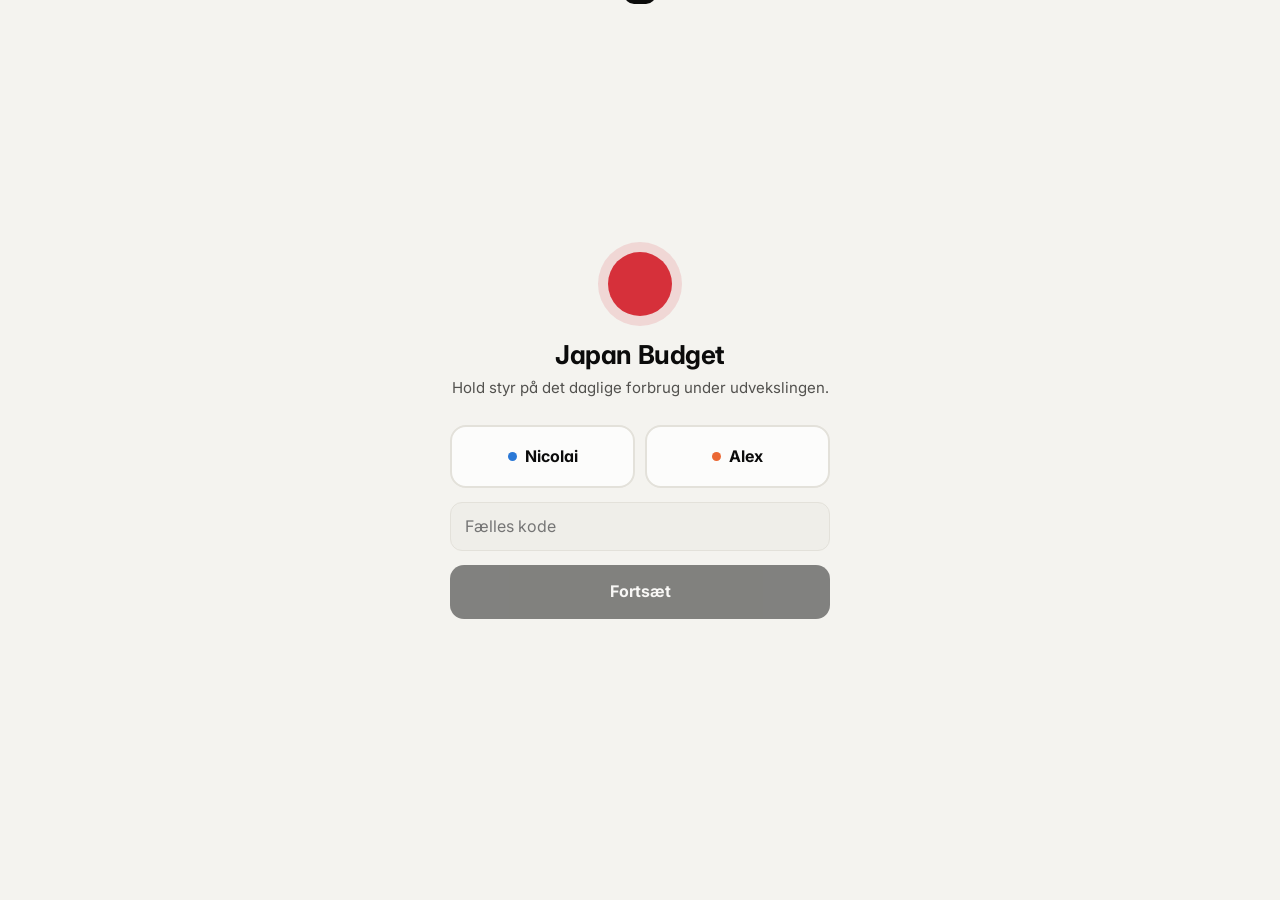
==== index.html @ e972c940 "Add files via upload" ====
<!doctype html>
<html lang="da">
<head>
  <meta charset="utf-8">
  <meta name="viewport" content="width=device-width, initial-scale=1, viewport-fit=cover">
  <title>Japan Budget</title>
  <meta name="description" content="Nicolai & Alex' budget-tracker til udvekslingen i Japan">
  <meta name="theme-color" content="#f4f3ef" media="(prefers-color-scheme: light)">
  <meta name="theme-color" content="#0e0e0d" media="(prefers-color-scheme: dark)">
  <meta name="apple-mobile-web-app-capable" content="yes">
  <meta name="mobile-web-app-capable" content="yes">
  <meta name="apple-mobile-web-app-status-bar-style" content="default">
  <meta name="apple-mobile-web-app-title" content="Budget">
  <link rel="manifest" href="manifest.webmanifest">
  <link rel="icon" href="icon.svg" type="image/svg+xml">
  <link rel="apple-touch-icon" href="apple-touch-icon.png">
  <link rel="preconnect" href="https://fonts.googleapis.com">
  <link rel="preconnect" href="https://fonts.gstatic.com" crossorigin>
  <link href="https://fonts.googleapis.com/css2?family=Inter:wght@400;500;600;700&display=swap" rel="stylesheet">
  <link rel="stylesheet" href="styles.css?v=2">
</head>
<body>
  <div id="root"></div>
  <div id="toast" class="toast" role="status" aria-live="polite"></div>
  <script src="config.js?v=2"></script>
  <script src="migrations.js?v=1"></script>
  <script src="app.js?v=2"></script>
</body>
</html>
---- styles.css ----
:root {
  color-scheme: light;
  --bg: #f4f3ef;
  --surface: #fcfcfb;
  --surface-2: #efeee9;
  --border: #e3e1da;
  --text: #0b0b0b;
  --text-2: #52514e;
  --muted: #84837d;
  --grid: #e7e5df;
  --nicolai: #2a78d6;
  --alex: #eb6834;
  --good: #0ca30c;
  --good-text: #006300;
  --bad: #d03b3b;
  --bad-text: #b22d2d;
  --sun: #d6303a;
  --btn: #111110;
  --btn-text: #fcfcfb;
  --shadow: 0 1px 2px rgba(20, 20, 15, .04), 0 4px 16px rgba(20, 20, 15, .05);
  --radius: 18px;
}
@media (prefers-color-scheme: dark) {
  :root:not([data-theme="light"]) {
    color-scheme: dark;
    --bg: #0e0e0d;
    --surface: #1a1a19;
    --surface-2: #242422;
    --border: #2d2d2a;
    --text: #f0efec;
    --text-2: #c3c2b7;
    --muted: #8d8c84;
    --grid: #2b2b28;
    --nicolai: #3987e5;
    --alex: #d95926;
    --good-text: #4fcb4f;
    --bad-text: #ef7a7a;
    --btn: #f0efec;
    --btn-text: #121211;
    --shadow: 0 1px 2px rgba(0, 0, 0, .3);
  }
}
:root[data-theme="dark"] {
  color-scheme: dark;
  --bg: #0e0e0d;
  --surface: #1a1a19;
  --surface-2: #242422;
  --border: #2d2d2a;
  --text: #f0efec;
  --text-2: #c3c2b7;
  --muted: #8d8c84;
  --grid: #2b2b28;
  --nicolai: #3987e5;
  --alex: #d95926;
  --good-text: #4fcb4f;
  --bad-text: #ef7a7a;
  --btn: #f0efec;
  --btn-text: #121211;
  --shadow: 0 1px 2px rgba(0, 0, 0, .3);
}

* { box-sizing: border-box; }
html { -webkit-text-size-adjust: 100%; }
body {
  margin: 0;
  background: var(--bg);
  color: var(--text);
  font: 15px/1.45 "Inter", system-ui, -apple-system, "Segoe UI", "Hiragino Sans", sans-serif;
  font-feature-settings: "tnum" 1, "cv11" 1;
  -webkit-font-smoothing: antialiased;
  min-height: 100dvh;
}
button, input, select { font: inherit; color: inherit; }
button { cursor: pointer; -webkit-tap-highlight-color: transparent; }
.hidden { display: none !important; }

.app {
  max-width: 600px;
  margin: 0 auto;
  padding: calc(env(safe-area-inset-top) + 14px) 16px calc(env(safe-area-inset-bottom) + 110px);
}

/* Header */
.top { display: flex; align-items: center; gap: 10px; margin-bottom: 14px; }
.logo { display: flex; align-items: center; gap: 10px; font-weight: 700; font-size: 17px; letter-spacing: -.01em; }
.logo .sun { width: 22px; height: 22px; border-radius: 50%; background: var(--sun); box-shadow: 0 0 0 4px color-mix(in srgb, var(--sun) 16%, transparent); }
.logo small { display: block; font-weight: 500; font-size: 12px; color: var(--muted); letter-spacing: 0; }
.top .spacer { flex: 1; }
.icon-btn {
  width: 40px; height: 40px; border-radius: 12px; border: 1px solid var(--border);
  background: var(--surface); display: grid; place-items: center; color: var(--text-2);
}
.icon-btn svg { width: 20px; height: 20px; }
.sync { width: 8px; height: 8px; border-radius: 50%; background: var(--muted); transition: background .3s; }
.sync.ok { background: var(--good); }
.sync.busy { background: #eda100; }
.sync.err { background: var(--bad); }

/* Tabs */
.tabs {
  display: grid; grid-template-columns: repeat(3, 1fr); gap: 4px; padding: 4px;
  background: var(--surface-2); border-radius: 14px; margin-bottom: 10px;
}
.tabs button {
  border: 0; background: transparent; padding: 9px 6px; border-radius: 10px;
  font-weight: 600; font-size: 14px; color: var(--text-2); display: flex; align-items: center; justify-content: center; gap: 7px;
}
.tabs button[aria-selected="true"] { background: var(--surface); color: var(--text); box-shadow: var(--shadow); }
.dot { width: 9px; height: 9px; border-radius: 50%; display: inline-block; flex: none; }
.dot.nicolai { background: var(--nicolai); }
.dot.alex { background: var(--alex); }

.timeline { font-size: 13px; color: var(--text-2); margin: 2px 2px 14px; display: flex; flex-wrap: wrap; gap: 4px 14px; }
.timeline b { color: var(--text); font-weight: 600; }

/* Cards */
.card {
  background: var(--surface); border: 1px solid var(--border); border-radius: var(--radius);
  padding: 18px; margin-bottom: 12px; box-shadow: var(--shadow);
}
.card h2 { font-size: 13px; text-transform: uppercase; letter-spacing: .06em; color: var(--muted); margin: 0 0 12px; font-weight: 600; display: flex; align-items: center; gap: 8px; }
.card h2 .right { margin-left: auto; text-transform: none; letter-spacing: 0; font-weight: 500; }
.sub { color: var(--text-2); font-size: 13px; }
.muted { color: var(--muted); }

/* Hero */
.hero-num { font-size: 44px; font-weight: 700; letter-spacing: -.03em; line-height: 1.05; }
.hero-num .of { font-size: 18px; font-weight: 500; color: var(--muted); letter-spacing: 0; }
.bar { height: 10px; border-radius: 99px; background: var(--surface-2); overflow: hidden; margin: 14px 0 10px; position: relative; }
.bar > span { display: block; height: 100%; border-radius: 99px; transition: width .5s cubic-bezier(.2,.8,.2,1); }
.bar.over > span { background-image: repeating-linear-gradient(135deg, transparent 0 5px, rgba(255,255,255,.35) 5px 8px); }
.hero-foot { display: flex; justify-content: space-between; align-items: center; gap: 10px; flex-wrap: wrap; }
.chip { display: inline-flex; align-items: center; gap: 6px; font-size: 13px; font-weight: 600; padding: 5px 10px 5px 8px; border-radius: 99px; background: var(--surface-2); }
.chip .ic { width: 16px; height: 16px; border-radius: 50%; display: grid; place-items: center; color: #fff; font-size: 11px; font-weight: 800; }
.chip.good .ic { background: var(--good); }
.chip.bad .ic { background: var(--bad); }
.chip.neutral .ic { background: var(--muted); }

/* Stat grid */
.stats { display: grid; grid-template-columns: 1fr 1fr; gap: 10px; }
.stat { background: var(--surface-2); border-radius: 14px; padding: 12px 14px; min-width: 0; }
.stat .k { font-size: 12px; color: var(--text-2); margin-bottom: 2px; }
.stat .v { font-size: 21px; font-weight: 700; letter-spacing: -.02em; white-space: nowrap; overflow: hidden; text-overflow: ellipsis; }
.stat .s { font-size: 12px; color: var(--muted); }
.stat.wide { grid-column: span 2; }
.pos { color: var(--good-text); }
.neg { color: var(--bad-text); }

/* Projection */
.proj { display: grid; grid-template-columns: 1fr 1fr; gap: 10px; margin-bottom: 14px; }
.proj .stat .v { font-size: clamp(17px, 5vw, 23px); overflow: visible; text-overflow: clip; }
.breakdown { width: 100%; border-collapse: collapse; font-size: 14px; }
.breakdown td { padding: 8px 0; border-top: 1px solid var(--border); }
.breakdown td:last-child { text-align: right; font-weight: 600; white-space: nowrap; }
.breakdown tr.indent td:first-child { padding-left: 14px; color: var(--text-2); }
.breakdown tr.indent td { font-weight: 400 !important; font-size: 13px; border-top: 0; padding: 3px 0; }
.breakdown tr.total td { font-weight: 700; border-top: 2px solid var(--text); }

/* Compare pre/post */
.vs { display: grid; grid-template-columns: 1fr auto 1fr; gap: 10px; align-items: stretch; }
.vs .arrow { align-self: center; font-size: 13px; font-weight: 700; text-align: center; padding: 6px 8px; border-radius: 10px; background: var(--surface-2); }

/* Charts */
.chart { position: relative; width: 100%; touch-action: pan-y; }
.chart svg { display: block; width: 100%; overflow: visible; }
.chart text { font-size: 11px; fill: var(--muted); }
.chart .lbl { fill: var(--text-2); font-weight: 600; }
.legend { display: flex; flex-wrap: wrap; gap: 6px 14px; font-size: 12px; color: var(--text-2); margin-bottom: 8px; }
.legend span { display: inline-flex; align-items: center; gap: 6px; }
.legend i { display: inline-block; width: 16px; height: 0; border-top: 2px solid; }
.legend i.dash { border-top-style: dashed; }
.legend i.box { width: 10px; height: 10px; border: 0; border-radius: 3px; }
.tip {
  position: absolute; pointer-events: none; background: var(--text); color: var(--surface);
  font-size: 12px; padding: 7px 9px; border-radius: 9px; white-space: nowrap; z-index: 5;
  transform: translate(-50%, calc(-100% - 10px)); box-shadow: 0 4px 14px rgba(0,0,0,.18);
}
.tip b { font-weight: 700; }
.tip .row { display: flex; align-items: center; gap: 6px; }
.seg { display: inline-flex; background: var(--surface-2); border-radius: 9px; padding: 2px; }
.seg button { border: 0; background: none; font-size: 12px; padding: 3px 9px; border-radius: 7px; color: var(--text-2); font-weight: 600; }
.seg button[aria-pressed="true"] { background: var(--surface); color: var(--text); box-shadow: var(--shadow); }
.empty { text-align: center; color: var(--muted); padding: 22px 8px; font-size: 14px; }

/* Categories */
.cats { display: grid; gap: 10px; }
.cat-row { display: grid; grid-template-columns: 92px 1fr auto; align-items: center; gap: 10px; font-size: 14px; }
.cat-row .track { height: 10px; background: var(--surface-2); border-radius: 99px; overflow: hidden; }
.cat-row .track span { display: block; height: 100%; border-radius: 0 4px 4px 0; }
.cat-row .amt { font-weight: 600; min-width: 64px; text-align: right; }

/* History */
.day-group { margin-top: 6px; }
.day-head { display: flex; justify-content: space-between; font-size: 12px; color: var(--muted); font-weight: 600; text-transform: uppercase; letter-spacing: .05em; padding: 10px 2px 4px; }
.entry {
  display: flex; align-items: center; gap: 12px; width: 100%; text-align: left; border: 0; background: none;
  padding: 10px 2px; border-top: 1px solid var(--border);
}
.entry:first-of-type { border-top: 0; }
.entry .em { width: 36px; height: 36px; border-radius: 11px; background: var(--surface-2); display: grid; place-items: center; flex: none; font-size: 16px; }
.entry .tx { flex: 1; min-width: 0; }
.entry .tx b { display: block; font-weight: 600; font-size: 14px; white-space: nowrap; overflow: hidden; text-overflow: ellipsis; }
.entry .tx span { font-size: 12px; color: var(--muted); }
.entry .am { text-align: right; font-weight: 700; white-space: nowrap; }
.entry .am small { display: block; font-weight: 500; font-size: 12px; color: var(--muted); }
.more { width: 100%; margin-top: 8px; border: 1px solid var(--border); background: none; border-radius: 12px; padding: 10px; font-weight: 600; color: var(--text-2); }

/* Both view */
.duo { display: grid; grid-template-columns: 1fr 1fr; gap: 10px; }
.duo .col { background: var(--surface-2); border-radius: 14px; padding: 12px; min-width: 0; }
.duo .name { display: flex; align-items: center; gap: 7px; font-weight: 700; margin-bottom: 8px; }
.duo .row { display: flex; justify-content: space-between; gap: 6px; font-size: 13px; padding: 4px 0; }
.duo .row span:first-child { color: var(--text-2); }
.duo .row span:last-child { font-weight: 600; text-align: right; }
.duo .big { font-size: 24px; font-weight: 700; letter-spacing: -.02em; }

/* FAB */
.fab {
  position: fixed; left: 50%; transform: translateX(-50%); bottom: calc(env(safe-area-inset-bottom) + 18px);
  border: 0; background: var(--btn); color: var(--btn-text); font-weight: 700; font-size: 16px;
  padding: 15px 26px; border-radius: 99px; display: flex; align-items: center; gap: 8px;
  box-shadow: 0 8px 28px rgba(0,0,0,.25); z-index: 20;
}
.fab svg { width: 20px; height: 20px; }

/* Sheet */
.backdrop { position: fixed; inset: 0; background: rgba(0,0,0,.45); z-index: 30; opacity: 0; transition: opacity .2s; }
.backdrop.show { opacity: 1; }
.sheet {
  position: fixed; left: 0; right: 0; bottom: 0; z-index: 31; max-width: 600px; margin: 0 auto;
  background: var(--surface); border-radius: 22px 22px 0 0; padding: 10px 18px calc(env(safe-area-inset-bottom) + 18px);
  max-height: 92dvh; overflow-y: auto; transform: translateY(100%); transition: transform .28s cubic-bezier(.2,.8,.2,1);
  overscroll-behavior: contain;
}
.sheet.show { transform: translateY(0); }
.sheet .grab { width: 40px; height: 5px; border-radius: 9px; background: var(--border); margin: 0 auto 12px; }
.sheet h3 { margin: 0 0 14px; font-size: 19px; display: flex; align-items: center; }
.sheet h3 .x { margin-left: auto; }
.field { margin-bottom: 14px; }
.field > label, .lab { display: block; font-size: 12px; font-weight: 600; color: var(--text-2); margin-bottom: 6px; text-transform: uppercase; letter-spacing: .05em; }
.input {
  width: 100%; border: 1px solid var(--border); background: var(--surface-2); border-radius: 12px;
  padding: 12px 14px; font-size: 16px; outline: none;
}
.input:focus { border-color: var(--text-2); }
.amount-wrap { display: flex; gap: 8px; align-items: stretch; }
.amount-wrap .input { font-size: 30px; font-weight: 700; padding: 10px 14px; letter-spacing: -.02em; }
.cur { display: grid; grid-template-rows: 1fr 1fr; gap: 4px; background: var(--surface-2); padding: 4px; border-radius: 12px; border: 1px solid var(--border); }
.cur button { border: 0; background: none; border-radius: 8px; font-weight: 700; padding: 0 14px; color: var(--text-2); }
.cur button[aria-pressed="true"] { background: var(--btn); color: var(--btn-text); }
.hint { font-size: 13px; color: var(--muted); margin-top: 6px; min-height: 19px; }
.pills { display: flex; flex-wrap: wrap; gap: 8px; }
.pill { border: 1px solid var(--border); background: var(--surface); border-radius: 99px; padding: 8px 13px; font-size: 14px; font-weight: 500; display: inline-flex; gap: 6px; align-items: center; }
.pill[aria-pressed="true"] { background: var(--btn); color: var(--btn-text); border-color: var(--btn); }
.row2 { display: grid; grid-template-columns: 1fr 1fr; gap: 10px; }
.btn { width: 100%; border: 0; background: var(--btn); color: var(--btn-text); font-weight: 700; padding: 15px; border-radius: 14px; font-size: 16px; }
.btn:disabled { opacity: .5; }
.btn.ghost { background: var(--surface-2); color: var(--text); }
.btn.danger { background: none; color: var(--bad-text); border: 1px solid var(--border); }
.btns { display: grid; gap: 8px; margin-top: 6px; }

/* Settings */
.set-person { border: 1px solid var(--border); border-radius: 16px; padding: 14px; margin-bottom: 14px; }
.set-person h4 { margin: 0 0 12px; display: flex; align-items: center; gap: 8px; font-size: 16px; }
.fixed-row { display: grid; grid-template-columns: 1fr 92px 92px 34px; gap: 6px; margin-bottom: 6px; }
.fixed-row .input { padding: 9px 10px; font-size: 14px; }
.fixed-head { display: grid; grid-template-columns: 1fr 92px 92px 34px; gap: 6px; font-size: 11px; color: var(--muted); margin-bottom: 4px; }
.rm { border: 0; background: none; color: var(--muted); font-size: 20px; }
.link-btn { border: 0; background: none; color: var(--text-2); font-weight: 600; padding: 6px 0; font-size: 14px; }
.budget-hist { font-size: 12px; color: var(--muted); margin-top: 6px; }

/* Login */
.login { min-height: 100dvh; display: grid; place-items: center; padding: 24px 16px; }
.login-box { width: 100%; max-width: 380px; }
.login .sun-big { width: 64px; height: 64px; border-radius: 50%; background: var(--sun); margin: 0 auto 20px; box-shadow: 0 0 0 10px color-mix(in srgb, var(--sun) 14%, transparent); }
.login h1 { text-align: center; margin: 0 0 4px; font-size: 26px; letter-spacing: -.02em; }
.login p { text-align: center; color: var(--text-2); margin: 0 0 26px; }
.who { display: grid; grid-template-columns: 1fr 1fr; gap: 10px; margin-bottom: 14px; }
.who button { border: 2px solid var(--border); background: var(--surface); border-radius: 16px; padding: 18px 10px; font-weight: 700; font-size: 16px; display: flex; gap: 8px; align-items: center; justify-content: center; }
.who button[aria-pressed="true"] { border-color: var(--text); }
.err-msg { color: var(--bad-text); font-size: 14px; text-align: center; min-height: 20px; margin-top: 10px; }

/* Toast */
.toast {
  position: fixed; left: 50%; top: calc(env(safe-area-inset-top) + 14px); transform: translate(-50%, -150%);
  background: var(--text); color: var(--surface); padding: 10px 16px; border-radius: 12px; font-weight: 600; font-size: 14px;
  z-index: 50; transition: transform .3s cubic-bezier(.2,.8,.2,1); max-width: calc(100% - 32px);
}
.toast.show { transform: translate(-50%, 0); }
.banner { background: var(--surface-2); border-radius: 12px; padding: 10px 12px; font-size: 13px; color: var(--text-2); margin-bottom: 12px; }

@media (min-width: 720px) {
  .app { max-width: 640px; }
  .hero-num { font-size: 52px; }
}
@media (prefers-reduced-motion: reduce) { * { transition: none !important; } }
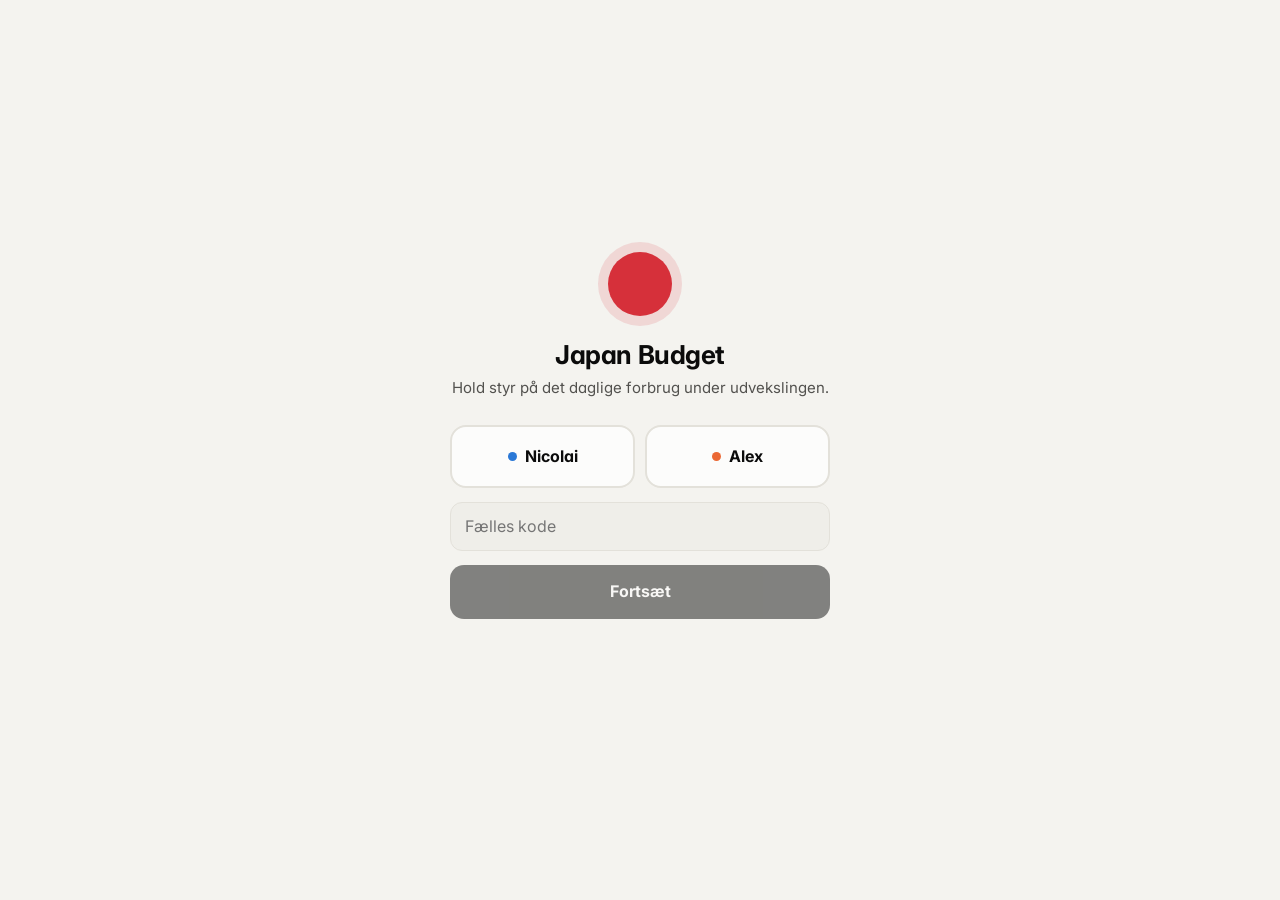
==== commit b99f89c1: "PC-layout: dashboard der fylder skærmen" ====
--- a/index.html
+++ b/index.html
@@ -17,13 +17,14 @@
   <link rel="preconnect" href="https://fonts.googleapis.com">
   <link rel="preconnect" href="https://fonts.gstatic.com" crossorigin>
   <link href="https://fonts.googleapis.com/css2?family=Inter:wght@400;500;600;700&display=swap" rel="stylesheet">
-  <link rel="stylesheet" href="styles.css?v=2">
+  <link rel="stylesheet" href="styles.css?v=3">
 </head>
 <body>
   <div id="root"></div>
   <div id="toast" class="toast" role="status" aria-live="polite"></div>
   <script src="config.js?v=2"></script>
   <script src="migrations.js?v=1"></script>
-  <script src="app.js?v=2"></script>
+  <script src="app.js?v=4"></script>
+  <script src="bank-link.js?v=2"></script>
 </body>
 </html>
--- a/styles.css
+++ b/styles.css
@@ -282,7 +282,7 @@
 
 /* Toast */
 .toast {
-  position: fixed; left: 50%; top: calc(env(safe-area-inset-top) + 14px); transform: translate(-50%, -150%);
+  position: fixed; left: 50%; top: calc(env(safe-area-inset-top) + 14px); transform: translate(-50%, calc(-100% - 40px));
   background: var(--text); color: var(--surface); padding: 10px 16px; border-radius: 12px; font-weight: 600; font-size: 14px;
   z-index: 50; transition: transform .3s cubic-bezier(.2,.8,.2,1); max-width: calc(100% - 32px);
 }
@@ -293,4 +293,73 @@
   .app { max-width: 640px; }
   .hero-num { font-size: 52px; }
 }
+
+/* Layout: mobil = én kolonne i fast rækkefølge, PC = dashboard der fylder skærmen */
+#view { display: flex; flex-direction: column; }
+.dcol { display: contents; }
+.o1 { order: 1; } .o2 { order: 2; } .o3 { order: 3; } .o4 { order: 4; }
+.o5 { order: 5; } .o6 { order: 6; } .o7 { order: 7; } .o8 { order: 8; }
+.add-top { display: none; }
+
+@media (min-width: 1100px) {
+  html, body { overflow: hidden; }
+  .app {
+    max-width: 1680px; height: 100dvh; display: flex; flex-direction: column;
+    padding: 18px 28px 20px; position: relative;
+  }
+  .top { margin-bottom: 12px; min-height: 40px; }
+  .tabs {
+    position: absolute; top: 18px; left: 50%; transform: translateX(-50%);
+    width: 400px; margin: 0; z-index: 2;
+  }
+  .add-top {
+    display: inline-flex; align-items: center; gap: 7px; border: 0; height: 40px; padding: 0 16px 0 12px;
+    border-radius: 12px; background: var(--btn); color: var(--btn-text); font-weight: 700; font-size: 14px;
+  }
+  .add-top svg { width: 18px; height: 18px; }
+  .fab { display: none; }
+  .banner, .bank-banner { flex: none; }
+  #view {
+    flex: 1; min-height: 0; display: grid; gap: 14px;
+    grid-template-columns: minmax(330px, 1fr) minmax(420px, 1.45fr) minmax(320px, 1fr);
+    grid-template-rows: auto minmax(0, 1fr);
+  }
+  #view > .timeline { grid-column: 1 / -1; margin: 0 2px; }
+  .dcol {
+    display: flex; flex-direction: column; gap: 14px; min-height: 0; overflow-y: auto;
+    scrollbar-width: thin; padding-bottom: 2px;
+  }
+  .dcol .card { margin: 0; flex: none; padding: 15px 17px; }
+  .dcol .card h2 { margin-bottom: 10px; }
+  .dcol .stat { padding: 10px 13px; }
+  .dcol .card.grow { flex: 1 1 0; min-height: 200px; display: flex; flex-direction: column; }
+  .dcol .card.grow .chart { flex: 1; min-height: 0; }
+  .dcol .card.grow .empty { flex: 1; display: grid; place-items: center; }
+  .dcol .card.hist { flex: 1 1 0; min-height: 170px; overflow-y: auto; scrollbar-width: thin; }
+  .day-ents { max-height: 150px; overflow-y: auto; scrollbar-width: thin; }
+  .hero-num { font-size: 46px; }
+  .proj .stat .v { font-size: 21px; }
+  .breakdown td { padding: 6px 0; }
+  .proj { margin-bottom: 10px; }
+  .cats { gap: 8px; }
+  .entry:hover, .more:hover { background: var(--surface-2); border-radius: 10px; }
+  .icon-btn:hover:not(:disabled) { border-color: var(--text-2); }
+
+  /* Dialog i midten i stedet for bundark */
+  .sheet {
+    left: 50%; right: auto; top: 50%; bottom: auto; width: 560px; max-width: calc(100vw - 48px);
+    border-radius: 22px; max-height: 88dvh; padding: 18px 22px 22px;
+    transform: translate(-50%, -46%); opacity: 0; transition: transform .22s cubic-bezier(.2,.8,.2,1), opacity .18s;
+  }
+  .sheet.show { transform: translate(-50%, -50%); opacity: 1; }
+  .sheet .grab { display: none; }
+}
+@media (min-width: 1100px) and (max-height: 620px) {
+  html, body { overflow: auto; }
+  .app { height: auto; }
+  #view { grid-template-rows: auto auto; }
+  .dcol { overflow: visible; }
+  .dcol .card.grow { flex: none; height: 300px; }
+  .dcol .card.hist { flex: none; max-height: 520px; }
+}
 @media (prefers-reduced-motion: reduce) { * { transition: none !important; } }
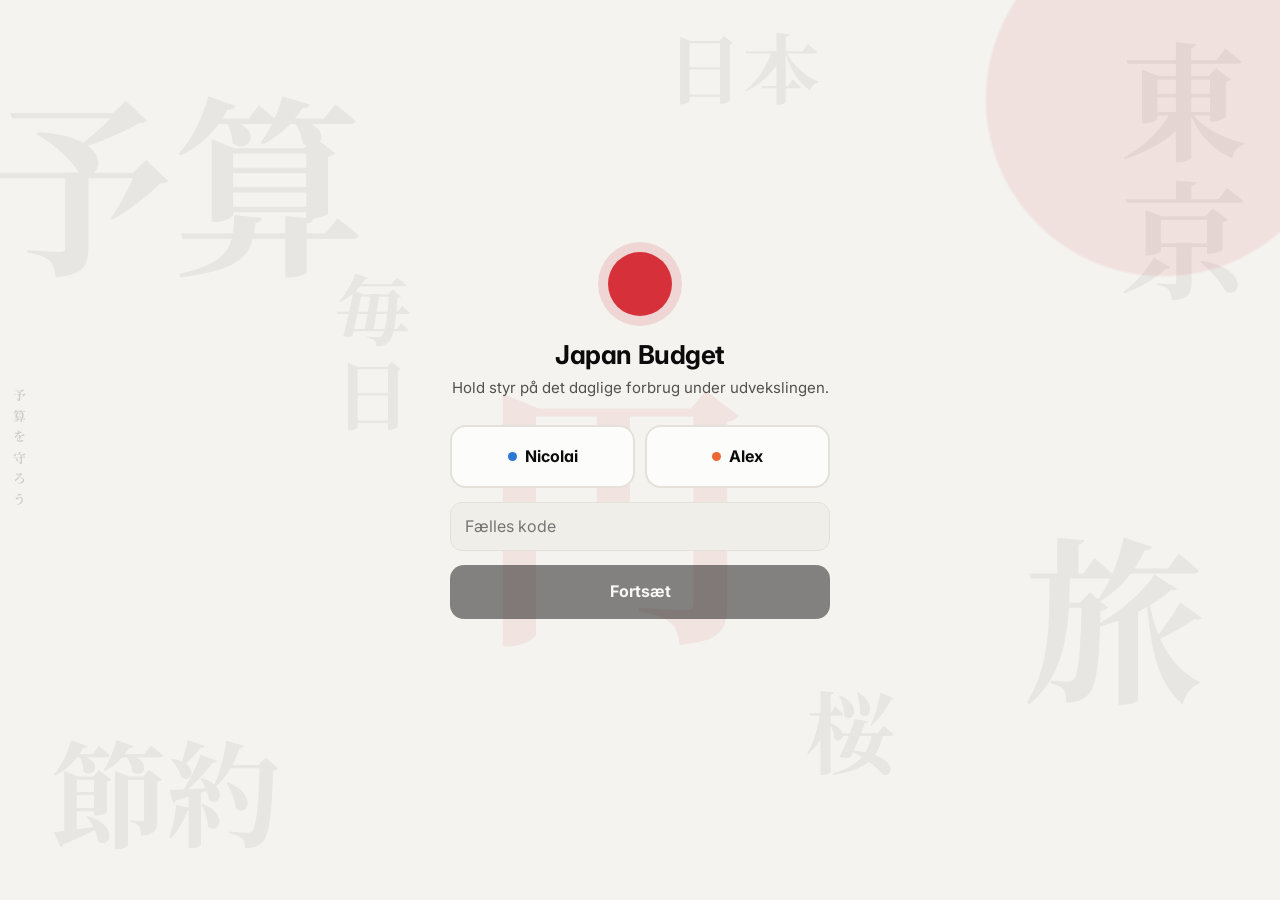
==== commit f49ba43b: "Diskret japansk baggrund" ====
--- a/index.html
+++ b/index.html
@@ -17,9 +17,17 @@
   <link rel="preconnect" href="https://fonts.googleapis.com">
   <link rel="preconnect" href="https://fonts.gstatic.com" crossorigin>
   <link href="https://fonts.googleapis.com/css2?family=Inter:wght@400;500;600;700&display=swap" rel="stylesheet">
-  <link rel="stylesheet" href="styles.css?v=3">
+  <link href="https://fonts.googleapis.com/css2?family=Noto+Serif+JP:wght@700&text=%E4%BA%88%E7%AE%97%E6%9D%B1%E4%BA%AC%E5%86%86%E7%AF%80%E7%B4%84%E6%97%85%E6%AF%8E%E6%97%A5%E6%9C%AC%E6%A1%9C%E3%82%92%E5%AE%88%E3%82%8D%E3%81%86&display=swap" rel="stylesheet">
+  <link rel="stylesheet" href="styles.css?v=4">
 </head>
 <body>
+  <div class="bg-deco" aria-hidden="true">
+    <div class="hinomaru"></div>
+    <span class="g g1">予算</span><span class="g g2 v">東京</span><span class="g g3 sun">円</span><span class="g g4">節約</span>
+    <span class="g g5">旅</span><span class="g g6 v">毎日</span><span class="g g7">日本</span><span class="g g8">桜</span>
+    <span class="phrase">予算を守ろう</span>
+    <div class="wave"></div>
+  </div>
   <div id="root"></div>
   <div id="toast" class="toast" role="status" aria-live="polite"></div>
   <script src="config.js?v=2"></script>
--- a/styles.css
+++ b/styles.css
@@ -19,6 +19,8 @@
   --btn-text: #fcfcfb;
   --shadow: 0 1px 2px rgba(20, 20, 15, .04), 0 4px 16px rgba(20, 20, 15, .05);
   --radius: 18px;
+  --deco: .05;
+  --wave: url("data:image/svg+xml,%3Csvg xmlns="http://www.w3.org/2000/svg" width="80" height="40" viewBox="0 0 80 40"%3E%3Ccircle cx="0" cy="0" r="39" fill="%23f4f3ef" stroke="%230b0b0b" stroke-width="1.2"/%3E%3Ccircle cx="0" cy="0" r="30" fill="none" stroke="%230b0b0b" stroke-width="1.2"/%3E%3Ccircle cx="0" cy="0" r="21" fill="none" stroke="%230b0b0b" stroke-width="1.2"/%3E%3Ccircle cx="0" cy="0" r="12" fill="none" stroke="%230b0b0b" stroke-width="1.2"/%3E%3Ccircle cx="80" cy="0" r="39" fill="%23f4f3ef" stroke="%230b0b0b" stroke-width="1.2"/%3E%3Ccircle cx="80" cy="0" r="30" fill="none" stroke="%230b0b0b" stroke-width="1.2"/%3E%3Ccircle cx="80" cy="0" r="21" fill="none" stroke="%230b0b0b" stroke-width="1.2"/%3E%3Ccircle cx="80" cy="0" r="12" fill="none" stroke="%230b0b0b" stroke-width="1.2"/%3E%3Ccircle cx="40" cy="20" r="39" fill="%23f4f3ef" stroke="%230b0b0b" stroke-width="1.2"/%3E%3Ccircle cx="40" cy="20" r="30" fill="none" stroke="%230b0b0b" stroke-width="1.2"/%3E%3Ccircle cx="40" cy="20" r="21" fill="none" stroke="%230b0b0b" stroke-width="1.2"/%3E%3Ccircle cx="40" cy="20" r="12" fill="none" stroke="%230b0b0b" stroke-width="1.2"/%3E%3Ccircle cx="0" cy="40" r="39" fill="%23f4f3ef" stroke="%230b0b0b" stroke-width="1.2"/%3E%3Ccircle cx="0" cy="40" r="30" fill="none" stroke="%230b0b0b" stroke-width="1.2"/%3E%3Ccircle cx="0" cy="40" r="21" fill="none" stroke="%230b0b0b" stroke-width="1.2"/%3E%3Ccircle cx="0" cy="40" r="12" fill="none" stroke="%230b0b0b" stroke-width="1.2"/%3E%3Ccircle cx="80" cy="40" r="39" fill="%23f4f3ef" stroke="%230b0b0b" stroke-width="1.2"/%3E%3Ccircle cx="80" cy="40" r="30" fill="none" stroke="%230b0b0b" stroke-width="1.2"/%3E%3Ccircle cx="80" cy="40" r="21" fill="none" stroke="%230b0b0b" stroke-width="1.2"/%3E%3Ccircle cx="80" cy="40" r="12" fill="none" stroke="%230b0b0b" stroke-width="1.2"/%3E%3C/svg%3E");
 }
 @media (prefers-color-scheme: dark) {
   :root:not([data-theme="light"]) {
@@ -38,6 +40,8 @@
     --btn: #f0efec;
     --btn-text: #121211;
     --shadow: 0 1px 2px rgba(0, 0, 0, .3);
+    --deco: .055;
+    --wave: url("data:image/svg+xml,%3Csvg xmlns="http://www.w3.org/2000/svg" width="80" height="40" viewBox="0 0 80 40"%3E%3Ccircle cx="0" cy="0" r="39" fill="%230e0e0d" stroke="%23f0efec" stroke-width="1.2"/%3E%3Ccircle cx="0" cy="0" r="30" fill="none" stroke="%23f0efec" stroke-width="1.2"/%3E%3Ccircle cx="0" cy="0" r="21" fill="none" stroke="%23f0efec" stroke-width="1.2"/%3E%3Ccircle cx="0" cy="0" r="12" fill="none" stroke="%23f0efec" stroke-width="1.2"/%3E%3Ccircle cx="80" cy="0" r="39" fill="%230e0e0d" stroke="%23f0efec" stroke-width="1.2"/%3E%3Ccircle cx="80" cy="0" r="30" fill="none" stroke="%23f0efec" stroke-width="1.2"/%3E%3Ccircle cx="80" cy="0" r="21" fill="none" stroke="%23f0efec" stroke-width="1.2"/%3E%3Ccircle cx="80" cy="0" r="12" fill="none" stroke="%23f0efec" stroke-width="1.2"/%3E%3Ccircle cx="40" cy="20" r="39" fill="%230e0e0d" stroke="%23f0efec" stroke-width="1.2"/%3E%3Ccircle cx="40" cy="20" r="30" fill="none" stroke="%23f0efec" stroke-width="1.2"/%3E%3Ccircle cx="40" cy="20" r="21" fill="none" stroke="%23f0efec" stroke-width="1.2"/%3E%3Ccircle cx="40" cy="20" r="12" fill="none" stroke="%23f0efec" stroke-width="1.2"/%3E%3Ccircle cx="0" cy="40" r="39" fill="%230e0e0d" stroke="%23f0efec" stroke-width="1.2"/%3E%3Ccircle cx="0" cy="40" r="30" fill="none" stroke="%23f0efec" stroke-width="1.2"/%3E%3Ccircle cx="0" cy="40" r="21" fill="none" stroke="%23f0efec" stroke-width="1.2"/%3E%3Ccircle cx="0" cy="40" r="12" fill="none" stroke="%23f0efec" stroke-width="1.2"/%3E%3Ccircle cx="80" cy="40" r="39" fill="%230e0e0d" stroke="%23f0efec" stroke-width="1.2"/%3E%3Ccircle cx="80" cy="40" r="30" fill="none" stroke="%23f0efec" stroke-width="1.2"/%3E%3Ccircle cx="80" cy="40" r="21" fill="none" stroke="%23f0efec" stroke-width="1.2"/%3E%3Ccircle cx="80" cy="40" r="12" fill="none" stroke="%23f0efec" stroke-width="1.2"/%3E%3C/svg%3E");
   }
 }
 :root[data-theme="dark"] {
@@ -57,6 +61,8 @@
   --btn: #f0efec;
   --btn-text: #121211;
   --shadow: 0 1px 2px rgba(0, 0, 0, .3);
+  --deco: .055;
+  --wave: url("data:image/svg+xml,%3Csvg xmlns="http://www.w3.org/2000/svg" width="80" height="40" viewBox="0 0 80 40"%3E%3Ccircle cx="0" cy="0" r="39" fill="%230e0e0d" stroke="%23f0efec" stroke-width="1.2"/%3E%3Ccircle cx="0" cy="0" r="30" fill="none" stroke="%23f0efec" stroke-width="1.2"/%3E%3Ccircle cx="0" cy="0" r="21" fill="none" stroke="%23f0efec" stroke-width="1.2"/%3E%3Ccircle cx="0" cy="0" r="12" fill="none" stroke="%23f0efec" stroke-width="1.2"/%3E%3Ccircle cx="80" cy="0" r="39" fill="%230e0e0d" stroke="%23f0efec" stroke-width="1.2"/%3E%3Ccircle cx="80" cy="0" r="30" fill="none" stroke="%23f0efec" stroke-width="1.2"/%3E%3Ccircle cx="80" cy="0" r="21" fill="none" stroke="%23f0efec" stroke-width="1.2"/%3E%3Ccircle cx="80" cy="0" r="12" fill="none" stroke="%23f0efec" stroke-width="1.2"/%3E%3Ccircle cx="40" cy="20" r="39" fill="%230e0e0d" stroke="%23f0efec" stroke-width="1.2"/%3E%3Ccircle cx="40" cy="20" r="30" fill="none" stroke="%23f0efec" stroke-width="1.2"/%3E%3Ccircle cx="40" cy="20" r="21" fill="none" stroke="%23f0efec" stroke-width="1.2"/%3E%3Ccircle cx="40" cy="20" r="12" fill="none" stroke="%23f0efec" stroke-width="1.2"/%3E%3Ccircle cx="0" cy="40" r="39" fill="%230e0e0d" stroke="%23f0efec" stroke-width="1.2"/%3E%3Ccircle cx="0" cy="40" r="30" fill="none" stroke="%23f0efec" stroke-width="1.2"/%3E%3Ccircle cx="0" cy="40" r="21" fill="none" stroke="%23f0efec" stroke-width="1.2"/%3E%3Ccircle cx="0" cy="40" r="12" fill="none" stroke="%23f0efec" stroke-width="1.2"/%3E%3Ccircle cx="80" cy="40" r="39" fill="%230e0e0d" stroke="%23f0efec" stroke-width="1.2"/%3E%3Ccircle cx="80" cy="40" r="30" fill="none" stroke="%23f0efec" stroke-width="1.2"/%3E%3Ccircle cx="80" cy="40" r="21" fill="none" stroke="%23f0efec" stroke-width="1.2"/%3E%3Ccircle cx="80" cy="40" r="12" fill="none" stroke="%23f0efec" stroke-width="1.2"/%3E%3C/svg%3E");
 }
 
 * { box-sizing: border-box; }
@@ -363,3 +369,43 @@
   .dcol .card.hist { flex: none; max-height: 520px; }
 }
 @media (prefers-reduced-motion: reduce) { * { transition: none !important; } }
+
+
+/* Baggrund: diskrete japanske tegn */
+#root, .bg-deco ~ .app { position: relative; z-index: 1; }
+.card { background: color-mix(in srgb, var(--surface) 93%, transparent); -webkit-backdrop-filter: blur(10px); backdrop-filter: blur(10px); }
+.bg-deco { position: fixed; inset: 0; z-index: 0; pointer-events: none; overflow: hidden; user-select: none; }
+.bg-deco .g {
+  position: absolute; font-family: 'Noto Serif JP', 'Hiragino Mincho ProN', 'Yu Mincho', 'Noto Serif CJK JP', serif; font-weight: 700;
+  line-height: 1; color: var(--text); opacity: var(--deco); white-space: nowrap;
+}
+.bg-deco .v { writing-mode: vertical-rl; letter-spacing: .08em; }
+.bg-deco .sun { color: var(--sun); opacity: calc(var(--deco) * 1.6); }
+.bg-deco .g1 { top: 9%; left: -1.5%; font-size: clamp(110px, 15vw, 260px); }
+.bg-deco .g2 { top: 4%; right: 2.5%; font-size: clamp(90px, 10vw, 180px); }
+.bg-deco .g3 { top: 40%; left: 37%; font-size: clamp(160px, 22vw, 380px); }
+.bg-deco .g4 { bottom: 6%; left: 4%; font-size: clamp(80px, 9vw, 160px); }
+.bg-deco .g5 { top: 58%; right: 6%; font-size: clamp(120px, 14vw, 240px); }
+.bg-deco .g6 { top: 30%; left: 26%; font-size: clamp(60px, 6vw, 110px); }
+.bg-deco .g7 { top: 3%; left: 52%; font-size: clamp(60px, 6vw, 110px); }
+.bg-deco .g8 { bottom: 14%; right: 30%; font-size: clamp(70px, 7vw, 130px); }
+.bg-deco .phrase {
+  position: absolute; top: 50%; left: 10px; transform: translateY(-50%); writing-mode: vertical-rl;
+  font-family: 'Noto Serif JP', serif; font-weight: 700; font-size: 13px; letter-spacing: .6em;
+  color: var(--text); opacity: calc(var(--deco) * 3);
+}
+.bg-deco .hinomaru {
+  position: absolute; top: -12vmin; right: -10vmin; width: 46vmin; height: 46vmin; border-radius: 50%;
+  background: radial-gradient(circle, color-mix(in srgb, var(--sun) 9%, transparent) 0 60%, transparent 61%);
+}
+.bg-deco .wave {
+  position: absolute; left: 0; right: 0; bottom: 0; height: 190px; background-image: var(--wave); background-size: 80px 40px;
+  opacity: calc(var(--deco) * 1.4);
+  -webkit-mask-image: linear-gradient(to top, #000, transparent); mask-image: linear-gradient(to top, #000, transparent);
+}
+@media (max-width: 720px) {
+  .bg-deco .g6, .bg-deco .g7, .bg-deco .g8, .bg-deco .phrase { display: none; }
+  .bg-deco .g1 { top: 14%; } .bg-deco .g3 { left: 18%; top: 44%; }
+  .bg-deco .wave { height: 130px; }
+}
+@media print { .bg-deco { display: none; } }
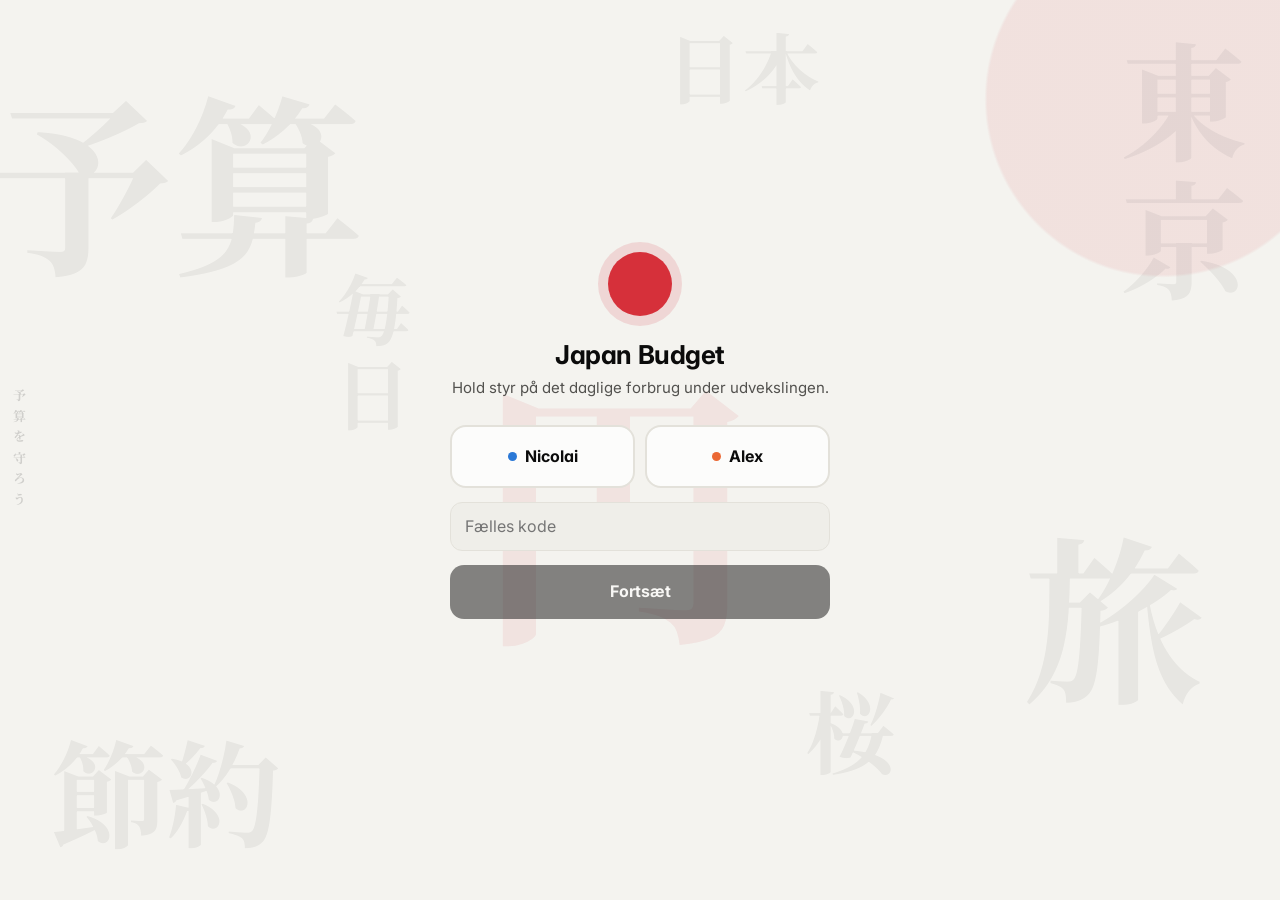
==== commit 6829938d: "MobilePay/Vipps tilbagebetalinger tæller som retur" ====
--- a/index.html
+++ b/index.html
@@ -18,7 +18,7 @@
   <link rel="preconnect" href="https://fonts.gstatic.com" crossorigin>
   <link href="https://fonts.googleapis.com/css2?family=Inter:wght@400;500;600;700&display=swap" rel="stylesheet">
   <link href="https://fonts.googleapis.com/css2?family=Noto+Serif+JP:wght@700&text=%E4%BA%88%E7%AE%97%E6%9D%B1%E4%BA%AC%E5%86%86%E7%AF%80%E7%B4%84%E6%97%85%E6%AF%8E%E6%97%A5%E6%9C%AC%E6%A1%9C%E3%82%92%E5%AE%88%E3%82%8D%E3%81%86&display=swap" rel="stylesheet">
-  <link rel="stylesheet" href="styles.css?v=4">
+  <link rel="stylesheet" href="styles.css?v=5">
 </head>
 <body>
   <div class="bg-deco" aria-hidden="true">
@@ -32,7 +32,7 @@
   <div id="toast" class="toast" role="status" aria-live="polite"></div>
   <script src="config.js?v=2"></script>
   <script src="migrations.js?v=1"></script>
-  <script src="app.js?v=4"></script>
+  <script src="app.js?v=5"></script>
   <script src="bank-link.js?v=2"></script>
 </body>
 </html>
--- a/styles.css
+++ b/styles.css
@@ -409,3 +409,6 @@
   .bg-deco .wave { height: 130px; }
 }
 @media print { .bg-deco { display: none; } }
+
+.refund-row { display: flex; justify-content: space-between; gap: 10px; font-size: 14px; margin-top: 12px; padding-top: 10px; border-top: 1px solid var(--border); }
+.refund-row span:last-child { font-weight: 600; }
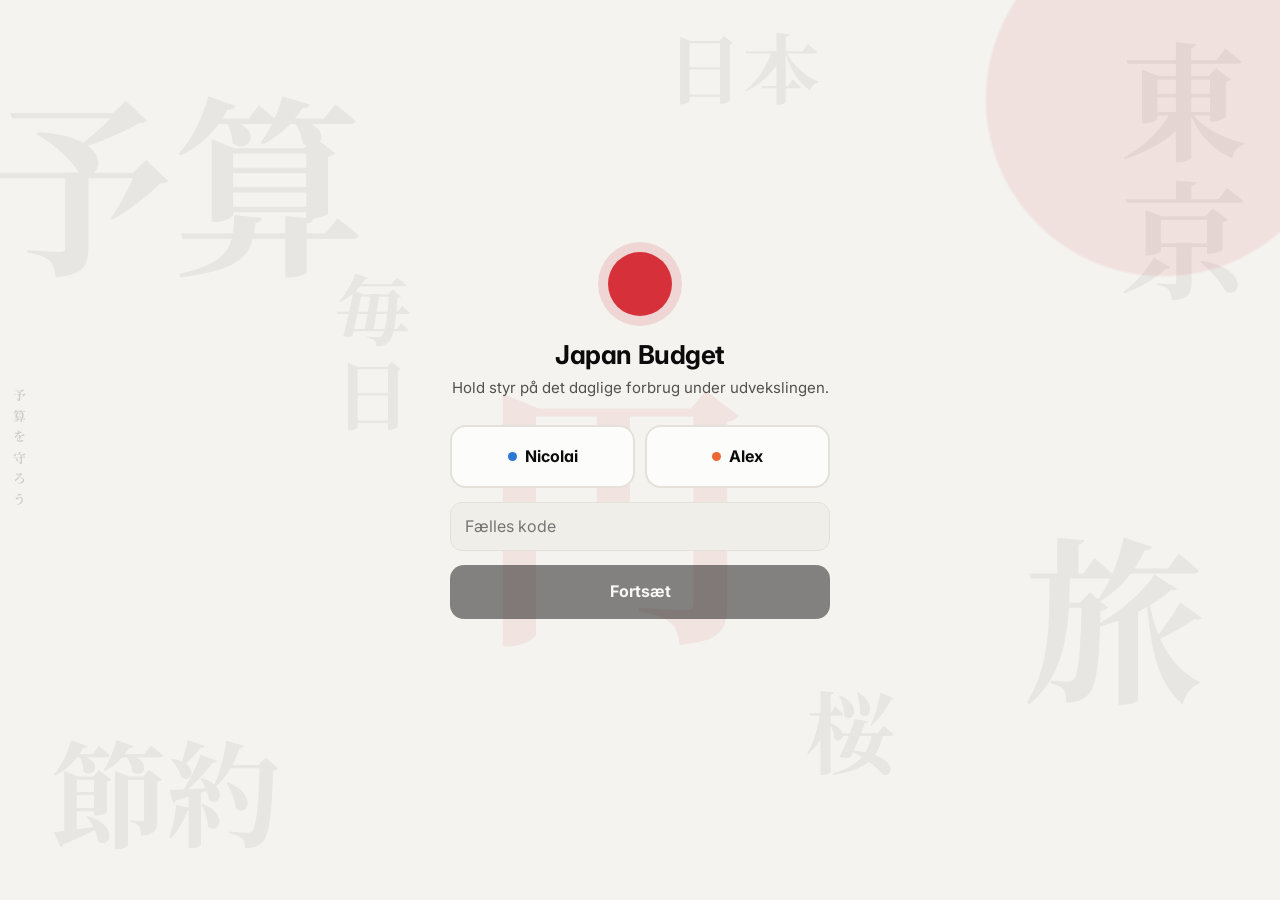
==== commit 46037016: "Layout: graferne holder sig inde i kortene på lavere skærme" ====
--- a/index.html
+++ b/index.html
@@ -18,7 +18,7 @@
   <link rel="preconnect" href="https://fonts.gstatic.com" crossorigin>
   <link href="https://fonts.googleapis.com/css2?family=Inter:wght@400;500;600;700&display=swap" rel="stylesheet">
   <link href="https://fonts.googleapis.com/css2?family=Noto+Serif+JP:wght@700&text=%E4%BA%88%E7%AE%97%E6%9D%B1%E4%BA%AC%E5%86%86%E7%AF%80%E7%B4%84%E6%97%85%E6%AF%8E%E6%97%A5%E6%9C%AC%E6%A1%9C%E3%82%92%E5%AE%88%E3%82%8D%E3%81%86&display=swap" rel="stylesheet">
-  <link rel="stylesheet" href="styles.css?v=5">
+  <link rel="stylesheet" href="styles.css?v=6">
 </head>
 <body>
   <div class="bg-deco" aria-hidden="true">
--- a/styles.css
+++ b/styles.css
@@ -338,7 +338,7 @@
   .dcol .card { margin: 0; flex: none; padding: 15px 17px; }
   .dcol .card h2 { margin-bottom: 10px; }
   .dcol .stat { padding: 10px 13px; }
-  .dcol .card.grow { flex: 1 1 0; min-height: 200px; display: flex; flex-direction: column; }
+  .dcol .card.grow { flex: 1 1 0; min-height: 230px; display: flex; flex-direction: column; }
   .dcol .card.grow .chart { flex: 1; min-height: 0; }
   .dcol .card.grow .empty { flex: 1; display: grid; place-items: center; }
   .dcol .card.hist { flex: 1 1 0; min-height: 170px; overflow-y: auto; scrollbar-width: thin; }
@@ -360,7 +360,7 @@
   .sheet.show { transform: translate(-50%, -50%); opacity: 1; }
   .sheet .grab { display: none; }
 }
-@media (min-width: 1100px) and (max-height: 620px) {
+@media (min-width: 1100px) and (max-height: 820px) {
   html, body { overflow: auto; }
   .app { height: auto; }
   #view { grid-template-rows: auto auto; }
